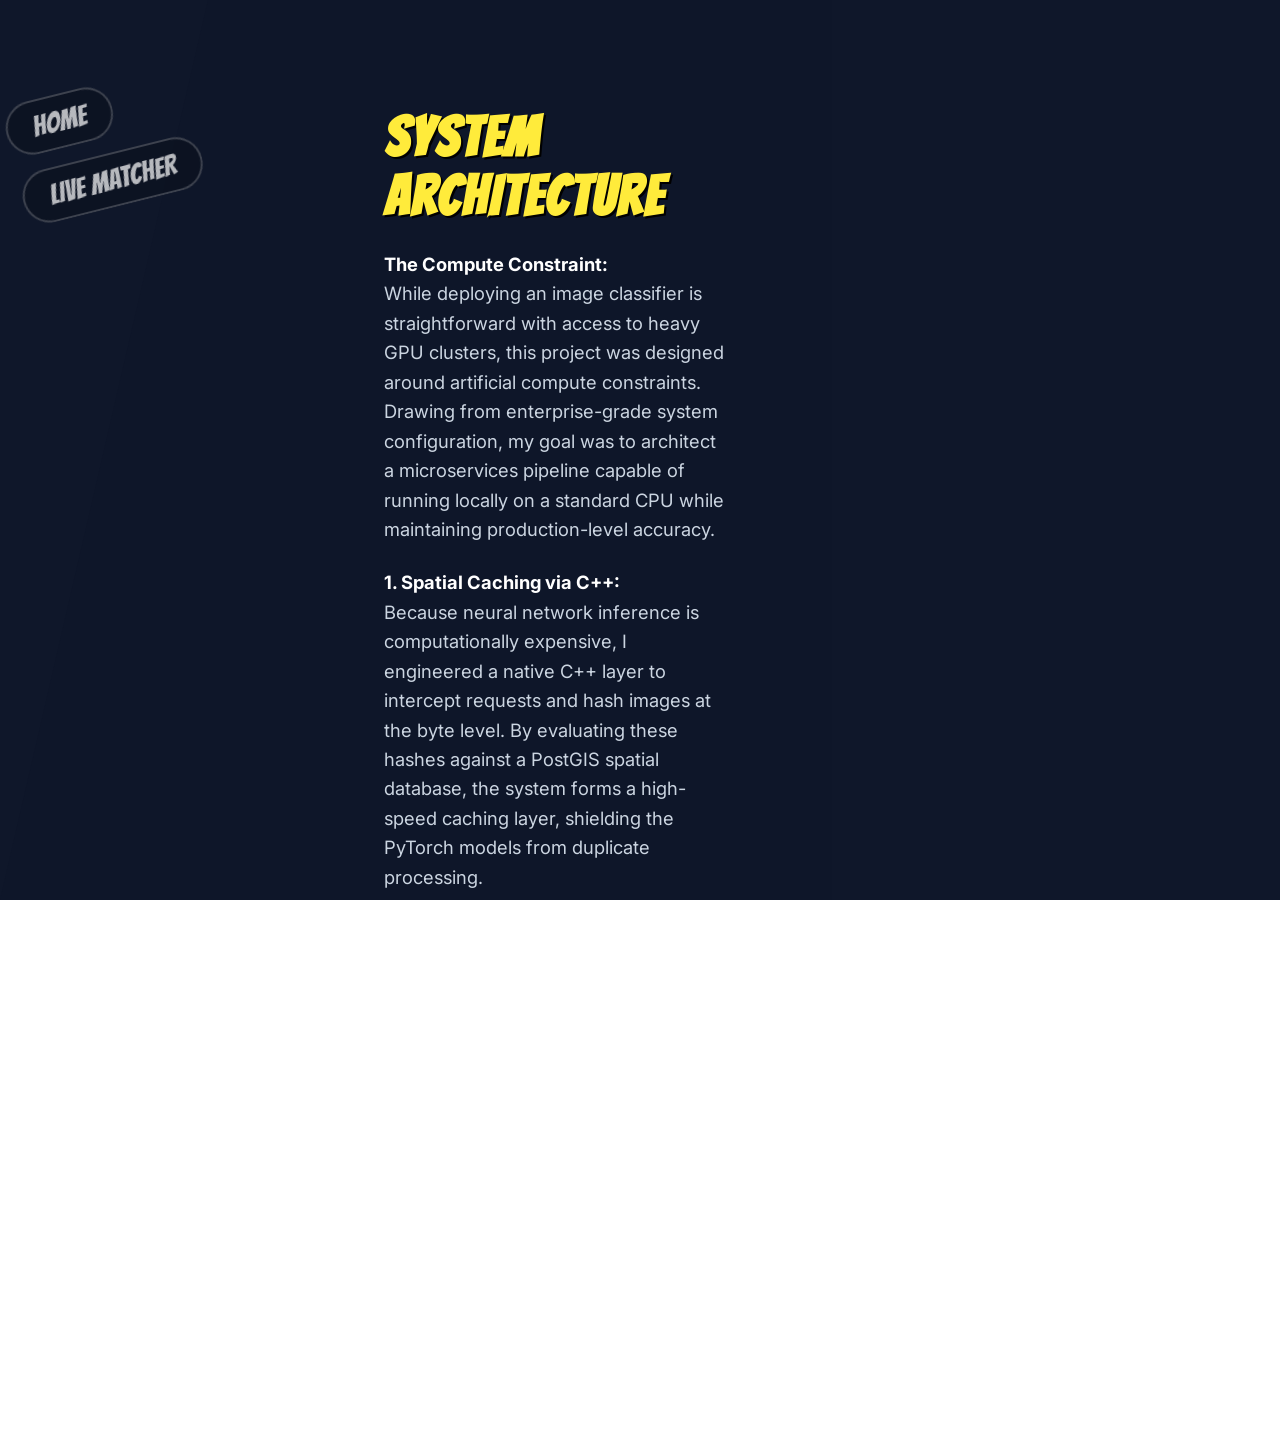
==== frontend/about.html @ ab25aa18 "More styles changes" ====
<!DOCTYPE html>
<html lang="en">
<head>
  <meta charset="UTF-8" />
  <meta name="viewport" content="width=device-width, initial-scale=1.0">
  <title>OpticHash | Architecture</title>
  <link rel="icon" href="data:image/svg+xml,<svg xmlns=%22http://www.w3.org/2000/svg%22 viewBox=%220 0 100 100%22><text y=%22.9em%22 font-size=%2245%22>📸🦹</text></svg>">
  <link rel="stylesheet" href="styles.css">
</head>
<body>
  <div class="subpage-bg"></div>

  <div class="shader-panel panel-right">
    <nav class="nav-angled nav-right">
      <a href="index.html">Home</a>
      <a href="recommender.html">Live Matcher</a>
    </nav>
    <div class="content-area">
      <h1>SYSTEM ARCHITECTURE</h1>
      
      <p class="architectural-detail">
        <strong>The Compute Constraint:</strong><br>
        While deploying an image classifier is straightforward with access to heavy GPU clusters, this project was designed around artificial compute constraints. Drawing from enterprise-grade system configuration, my goal was to architect a microservices pipeline capable of running locally on a standard CPU while maintaining production-level accuracy.
      </p>

      <p class="architectural-detail" style="margin-top: 1.5rem;">
        <strong>1. Spatial Caching via C++:</strong><br>
        Because neural network inference is computationally expensive, I engineered a native C++ layer to intercept requests and hash images at the byte level. By evaluating these hashes against a PostGIS spatial database, the system forms a high-speed caching layer, shielding the PyTorch models from duplicate processing.
      </p>

      <p class="architectural-detail" style="margin-top: 1.5rem;">
        <strong>2. Quantized Edge Compute (PyTorch):</strong><br>
        When a cache miss occurs, the payload is forwarded to a Python FastAPI endpoint running a PyTorch vision model. To maintain the optimization constraint, it utilizes a lightweight <i>MobileNetV3</i> backbone. By aggressively pruning weights and applying INT8 Dynamic Quantization (compressing 32-bit floating-point parameters down to 8-bit integers), the model achieves near-instant inference with significantly reduced memory utilization.
      </p>
    </div>

  </div>

</body>
</html>
---- frontend/styles.css ----
@import url('https://fonts.googleapis.com/css2?family=Bangers&family=Inter:wght@400;600;800&display=swap');

/* This single rule prevents the mobile width smush */
* {
    box-sizing: border-box; 
}

body, html {
    margin: 0;
    padding: 0;
    width: 100%;
    height: 100%;
    font-family: 'Inter', sans-serif;
    overflow-x: hidden;
    background-color: transparent; 
}

h1, h2, h3 {
    font-family: "Bangers", sans-serif;
    letter-spacing: 2px;
    margin: 0;
}

/* ====== HOMEPAGE ====== */
.homepage-bg {
    background-color: #0f172a; 
    background-image: url('/images/wallpaper_for_home.jpg'); 
    background-size: cover;
    background-position: center;
    filter: blur(5px);
    position: fixed; 
    top: 0;
    left: 0;
    width: 100%;
    height: 100%;
    z-index: -1;
}

.home-container {
    width: 100vw;
    height: 100vh;
    display: flex;
    flex-direction: column;
    align-items: center;
    justify-content: center;
    color: white;
    position: relative;
    z-index: 1;
}

.home-title {
    font-size: 6rem;
    text-shadow: 4px 4px 0px rgba(0,0,0,0.8), -2px -2px 0px rgba(0,0,0,0.8);
    margin-bottom: 2rem;
    color: #fff;
    text-align: center;
}

.home-buttons {
    display: flex;
    gap: 2rem;
}

.btn {
    font-family: "Bangers", sans-serif;
    font-size: 2.2rem;
    color: white;
    text-decoration: none;
    padding: 1rem 3rem;
    background-color: rgba(0,0,0,0.6);
    border: 3px solid white;
    border-radius: 8px;
    transition: all 0.3s ease;
    text-align: center;
}

.btn:hover {
    background-color: #ffeb3b;
    border-color: #ffeb3b;
    color: black;
    transform: translateY(-5px);
}

/* ====== SUBPAGE BACKGROUND ====== */
.subpage-bg {
    background-color: #0f172a; 
    background-image: url('/images/wallpaper_for_home.jpg'); 
    background-size: cover;
    background-position: center;
    background-attachment: fixed;
    position: fixed;
    top: 0;
    left: 0;
    width: 100%;
    height: 100%;
    z-index: -2;
}

/* ====== THE SLIDING SHADER PANELS (DESKTOP) ====== */
/* ====== THE SLIDING SHADER PANELS (DESKTOP) ====== */
.shader-panel {
    position: fixed;
    top: 0;
    height: 100vh;
    width: 65vw; 
    background-color: transparent;
    color: white;
    display: flex;
    flex-direction: column;
    justify-content: flex-start;
    overflow-y: auto;
    overflow-x: visible;
    z-index: 10;
    position: relative;
}

.content-area {
    margin-top: 12vh; 
    padding-bottom: 15vh; 
}

/* Increased inner padding to 38% so text never touches the internal buttons */
.panel-left {
    left: 0;
    animation: slideInLeft 0.5s cubic-bezier(0.16, 1, 0.3, 1) forwards;
    padding: 0 30% 0 8%;
    overflow: visible; /* let nav buttons escape the box */
}

/* clip-path on ::before so it clips the background but NOT the nav children */
.panel-left::before {
    content: '';
    position: absolute;
    inset: 0;
    background-color: rgba(15, 23, 42, 0.95);
    clip-path: polygon(0 0, 100% 0, 75% 100%, 0 100%);
    z-index: -1;
    box-shadow: 0 0 50px rgba(0,0,0,0.9);
}

.panel-right {
    right: 0;
    animation: slideInRight 0.5s cubic-bezier(0.16, 1, 0.3, 1) forwards;
    padding: 0 8% 0 30%;
    overflow: visible; /* let nav buttons escape the box */
}

.panel-right::before {
    content: '';
    position: absolute;
    inset: 0;
    background-color: rgba(15, 23, 42, 0.95);
    clip-path: polygon(25% 0, 100% 0, 100% 100%, 0 100%);
    z-index: -1;
    box-shadow: 0 0 50px rgba(0,0,0,0.9);
}

@keyframes slideInLeft {
    from { transform: translateX(-100%); }
    to { transform: translateX(0); }
}

@keyframes slideInRight {
    from { transform: translateX(100%); }
    to { transform: translateX(0); }
}

/* ====== ANGLED NAVIGATION (DESKTOP) ====== */
/* Nav is INSIDE the panel but clip-path is on ::before so nav isn't clipped.
   Position absolute within the panel, anchored to the slant edge. */
.nav-angled {
    position: absolute;
    display: flex;
    flex-direction: column;
    gap: 1rem;
    z-index: 20;
}

/* LEFT panel (recommender): slant is the right edge.
   Anchor top-right of nav group to the top of the slant (panel right edge = 100%).
   bottom of each button kisses the slant line. */
.nav-left {
    top: 12vh;
    right: 0;
    transform: rotate(-14deg);
    transform-origin: top right;
    align-items: flex-end;
}

/* RIGHT panel (about): slant is the left edge.
   Anchor top-left of nav group to the top of the slant (panel left = 25% from its own left). */
.nav-right {
    top: 12vh;
    left: 0;
    transform: rotate(-14deg);
    transform-origin: top left;
    align-items: flex-start;
}

/* Styled as pill buttons to perfectly match your sketch */
.nav-angled a {
    font-family: "Bangers", sans-serif;
    color: rgba(255, 255, 255, 0.7);
    font-size: 1.8rem; 
    text-decoration: none;
    transition: all 0.2s ease;
    text-transform: uppercase;
    border: 2px solid rgba(255, 255, 255, 0.2);
    border-radius: 30px;
    padding: 10px 25px;
    background: rgba(0,0,0,0.2);
    backdrop-filter: blur(4px);
}

.nav-angled a:hover {
    color: #ffeb3b;
    border-color: #ffeb3b;
    background: rgba(255, 235, 59, 0.1);
    transform: scale(1.05);
}

/* ====== INNER CONTENT STYLING ====== */
.content-area h1 {
    font-size: 3.5rem; 
    margin-bottom: 1.5rem;
    color: #ffeb3b;
    text-shadow: 2px 2px 0px #000;
}

.architectural-detail {
    font-size: 1.15rem;
    line-height: 1.6;
    color: #cbd5e1;
    max-width: 100%;
}

.architectural-detail strong {
    color: white;
}

.scanner-container {
    border: 2px dashed rgba(255, 255, 255, 0.3);
    background: rgba(0, 0, 0, 0.4);
    border-radius: 12px;
    padding: 1.5rem;
    margin-top: 1.5rem;
    max-width: 450px;
}

.upload-btn {
    display: inline-block;
    background: #ffeb3b;
    color: black;
    font-family: "Bangers", sans-serif;
    font-size: 1.5rem;
    padding: 8px 16px;
    border-radius: 5px;
    cursor: pointer;
    transition: background 0.2s;
}

.upload-btn:hover {
    background: white;
}

/* ====== MOBILE OVERRIDE ====== */
@media (max-width: 768px) {
    .home-title {
        font-size: 4rem; 
    }
    
    .shader-panel {
        width: 100vw; 
        clip-path: none; 
        padding: 100px 20px 40px 20px; /* Safe padding for nav */
    }
    
    .nav-angled {
        position: absolute; /* Anchors to top of panel, scrolls away gracefully */
        top: 25px;
        left: 50%;
        transform: translateX(-50%) !important; 
        flex-direction: row; 
        flex-wrap: wrap; 
        width: 90%;
        justify-content: center;
        gap: 1rem;
    }

    .nav-angled a {
        font-size: 1.1rem;
        background: rgba(255, 235, 59, 0.15);
        border: 1px solid #ffeb3b;
        border-radius: 20px;
        padding: 8px 16px;
        color: #ffeb3b;
    }
    
    .content-area {
        padding: 0; 
        margin: 0; 
    }
    
    .content-area h1 {
        font-size: 2.5rem;
    }
    
    .architectural-detail {
        text-align: left; 
        font-size: 1rem; 
    }
    
    .home-buttons {
        flex-direction: column;
        width: 90%;
    }
    
    .btn {
        width: 100%;
        text-align: center;
        box-sizing: border-box;
    }
}
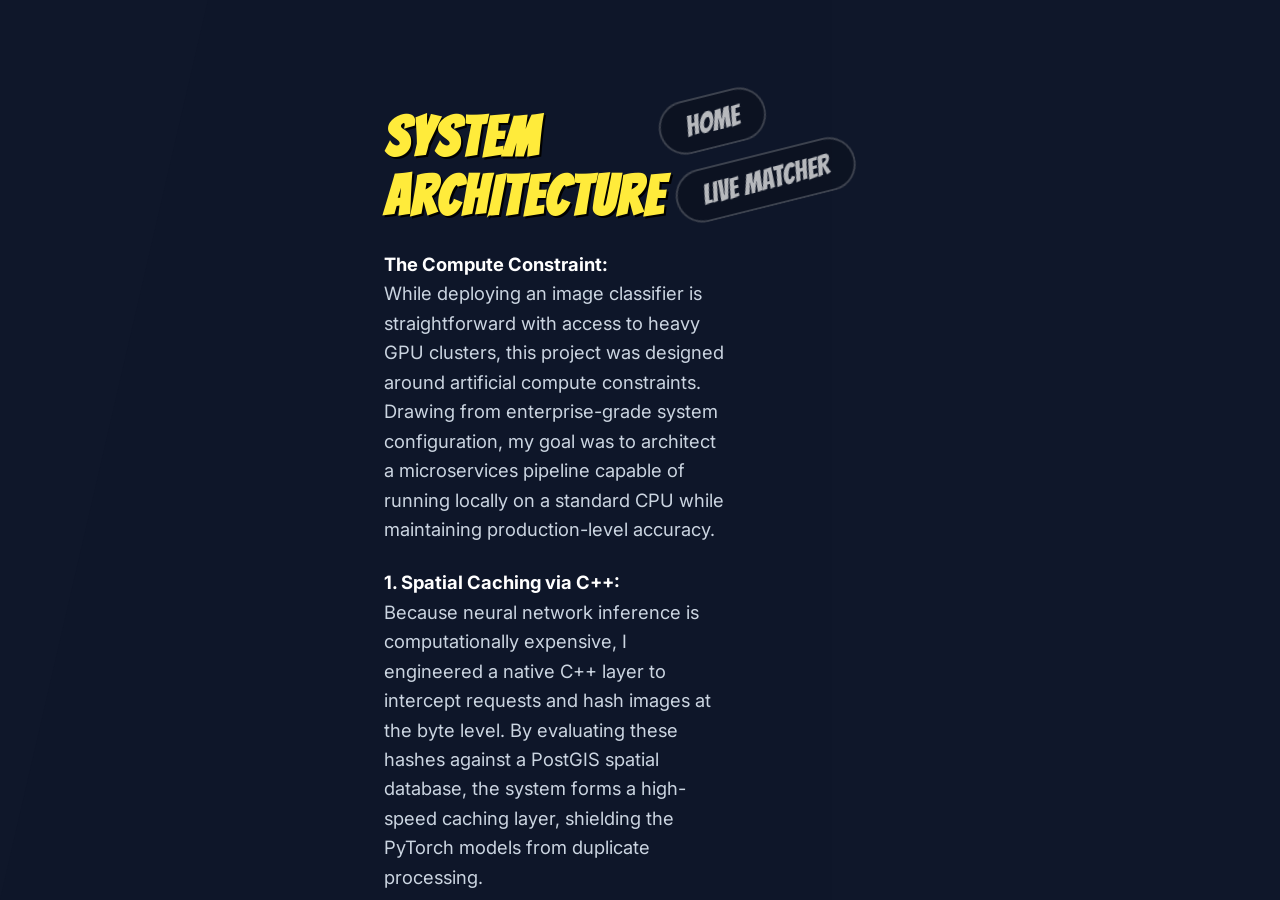
==== commit 855fbf53: "Updated styles" ====
--- a/frontend/about.html
+++ b/frontend/about.html
@@ -10,11 +10,12 @@
 <body>
   <div class="subpage-bg"></div>
 
+  <nav class="nav-angled nav-right">
+    <a href="index.html">Home</a>
+    <a href="recommender.html">Live Matcher</a>
+  </nav>
+
   <div class="shader-panel panel-right">
-    <nav class="nav-angled nav-right">
-      <a href="index.html">Home</a>
-      <a href="recommender.html">Live Matcher</a>
-    </nav>
     <div class="content-area">
       <h1>SYSTEM ARCHITECTURE</h1>
       
--- a/frontend/styles.css
+++ b/frontend/styles.css
@@ -103,7 +103,6 @@
     top: 0;
     height: 100vh;
     width: 65vw; 
-    background-color: transparent;
     color: white;
     display: flex;
     flex-direction: column;
@@ -122,37 +121,18 @@
 /* Increased inner padding to 38% so text never touches the internal buttons */
 .panel-left {
     left: 0;
+    clip-path: polygon(0 0, 100% 0, 75% 100%, 0 100%);
     animation: slideInLeft 0.5s cubic-bezier(0.16, 1, 0.3, 1) forwards;
     padding: 0 30% 0 8%;
-    overflow: visible; /* let nav buttons escape the box */
-}
-
-/* clip-path on ::before so it clips the background but NOT the nav children */
-.panel-left::before {
-    content: '';
-    position: absolute;
-    inset: 0;
     background-color: rgba(15, 23, 42, 0.95);
-    clip-path: polygon(0 0, 100% 0, 75% 100%, 0 100%);
-    z-index: -1;
-    box-shadow: 0 0 50px rgba(0,0,0,0.9);
 }
 
 .panel-right {
     right: 0;
+    clip-path: polygon(25% 0, 100% 0, 100% 100%, 0 100%);
     animation: slideInRight 0.5s cubic-bezier(0.16, 1, 0.3, 1) forwards;
     padding: 0 8% 0 30%;
-    overflow: visible; /* let nav buttons escape the box */
-}
-
-.panel-right::before {
-    content: '';
-    position: absolute;
-    inset: 0;
     background-color: rgba(15, 23, 42, 0.95);
-    clip-path: polygon(25% 0, 100% 0, 100% 100%, 0 100%);
-    z-index: -1;
-    box-shadow: 0 0 50px rgba(0,0,0,0.9);
 }
 
 @keyframes slideInLeft {
@@ -166,32 +146,36 @@
 }
 
 /* ====== ANGLED NAVIGATION (DESKTOP) ====== */
-/* Nav is INSIDE the panel but clip-path is on ::before so nav isn't clipped.
-   Position absolute within the panel, anchored to the slant edge. */
+/* Nav is fixed-position, mathematically placed on the slant edge.
+   clip-path on the panel would clip absolute children, so we use fixed. */
 .nav-angled {
-    position: absolute;
+    position: fixed;
     display: flex;
     flex-direction: column;
     gap: 1rem;
     z-index: 20;
-}
-
-/* LEFT panel (recommender): slant is the right edge.
-   Anchor top-right of nav group to the top of the slant (panel right edge = 100%).
-   bottom of each button kisses the slant line. */
+    pointer-events: none;
+}
+
+.nav-angled a {
+    pointer-events: all;
+}
+
+/* LEFT panel: 65vw wide. At top, slant right edge = 65vw from left = 35vw from right.
+   Anchor top-right of button group to that point. */
 .nav-left {
     top: 12vh;
-    right: 0;
+    right: 35vw;
     transform: rotate(-14deg);
     transform-origin: top right;
     align-items: flex-end;
 }
 
-/* RIGHT panel (about): slant is the left edge.
-   Anchor top-left of nav group to the top of the slant (panel left = 25% from its own left). */
+/* RIGHT panel: clip polygon(25% 0,...) so slant top = 35 + 0.25*65 = 51.25vw from left.
+   Anchor top-left of button group there. */
 .nav-right {
     top: 12vh;
-    left: 0;
+    left: 51vw;
     transform: rotate(-14deg);
     transform-origin: top left;
     align-items: flex-start;
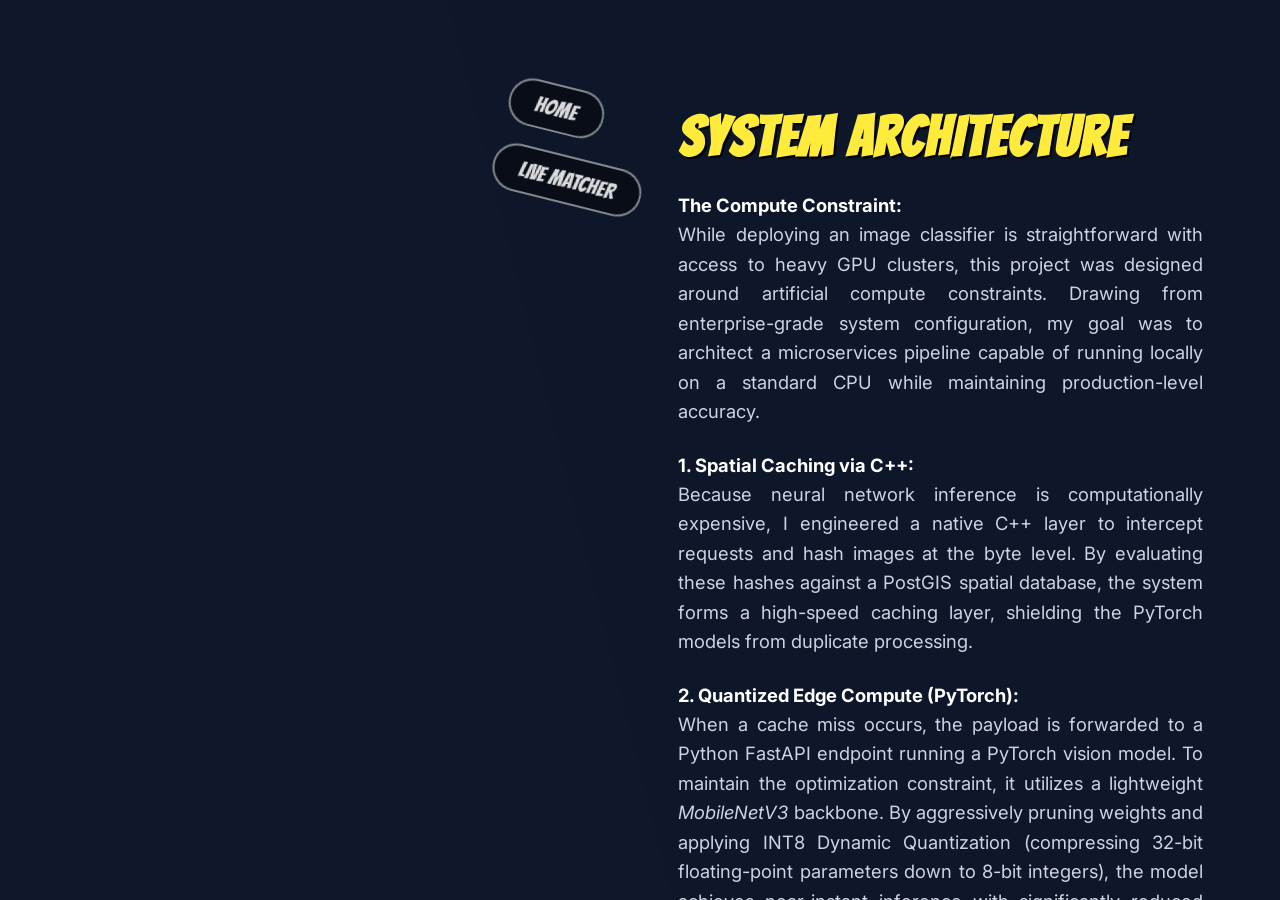
==== commit 28b7f91f: "Renamed project, rebuilt environment, and added metadata_redirect service" ====
--- a/frontend/about.html
+++ b/frontend/about.html
@@ -4,7 +4,7 @@
   <meta charset="UTF-8" />
   <meta name="viewport" content="width=device-width, initial-scale=1.0">
   <title>OpticHash | Architecture</title>
-  <link rel="icon" href="data:image/svg+xml,<svg xmlns=%22http://www.w3.org/2000/svg%22 viewBox=%220 0 100 100%22><text y=%22.9em%22 font-size=%2245%22>📸🦹</text></svg>">
+  <link rel="icon" href="data:image/svg+xml,<svg xmlns=%22http://www.w3.org/2000/svg%22 viewBox=%220 0 100 100%22><text y=%22.9em%22 font-size=%2245%22>🦹</text></svg>">
   <link rel="stylesheet" href="styles.css">
 </head>
 <body>
--- a/frontend/styles.css
+++ b/frontend/styles.css
@@ -1,6 +1,5 @@
 @import url('https://fonts.googleapis.com/css2?family=Bangers&family=Inter:wght@400;600;800&display=swap');
 
-/* This single rule prevents the mobile width smush */
 * {
     box-sizing: border-box; 
 }
@@ -96,21 +95,19 @@
     z-index: -2;
 }
 
-/* ====== THE SLIDING SHADER PANELS (DESKTOP) ====== */
-/* ====== THE SLIDING SHADER PANELS (DESKTOP) ====== */
+/* ====== THE SLIDING SHADER PANELS ====== */
 .shader-panel {
     position: fixed;
     top: 0;
     height: 100vh;
-    width: 65vw; 
+    width: 65vw;
     color: white;
     display: flex;
     flex-direction: column;
     justify-content: flex-start;
     overflow-y: auto;
-    overflow-x: visible;
     z-index: 10;
-    position: relative;
+    box-shadow: 0 0 50px rgba(0,0,0,0.9);
 }
 
 .content-area {
@@ -118,20 +115,19 @@
     padding-bottom: 15vh; 
 }
 
-/* Increased inner padding to 38% so text never touches the internal buttons */
 .panel-left {
     left: 0;
-    clip-path: polygon(0 0, 100% 0, 75% 100%, 0 100%);
+    clip-path: polygon(0 0, 100% 0, calc(100% - 25vh) 100%, 0 100%);
     animation: slideInLeft 0.5s cubic-bezier(0.16, 1, 0.3, 1) forwards;
-    padding: 0 30% 0 8%;
+    padding: 0 18vw 0 6vw; 
     background-color: rgba(15, 23, 42, 0.95);
 }
 
 .panel-right {
     right: 0;
-    clip-path: polygon(25% 0, 100% 0, 100% 100%, 0 100%);
+    clip-path: polygon(0 0, 100% 0, 100% 100%, 25vh 100%);
     animation: slideInRight 0.5s cubic-bezier(0.16, 1, 0.3, 1) forwards;
-    padding: 0 8% 0 30%;
+    padding: 0 6vw 0 18vw; 
     background-color: rgba(15, 23, 42, 0.95);
 }
 
@@ -146,61 +142,50 @@
 }
 
 /* ====== ANGLED NAVIGATION (DESKTOP) ====== */
-/* Nav is fixed-position, mathematically placed on the slant edge.
-   clip-path on the panel would clip absolute children, so we use fixed. */
 .nav-angled {
     position: fixed;
+    top: 10vh; 
     display: flex;
     flex-direction: column;
-    gap: 1rem;
+    gap: 1.2rem;
     z-index: 20;
-    pointer-events: none;
 }
 
 .nav-angled a {
     pointer-events: all;
-}
-
-/* LEFT panel: 65vw wide. At top, slant right edge = 65vw from left = 35vw from right.
-   Anchor top-right of button group to that point. */
-.nav-left {
-    top: 12vh;
-    right: 35vw;
-    transform: rotate(-14deg);
-    transform-origin: top right;
-    align-items: flex-end;
-}
-
-/* RIGHT panel: clip polygon(25% 0,...) so slant top = 35 + 0.25*65 = 51.25vw from left.
-   Anchor top-left of button group there. */
-.nav-right {
-    top: 12vh;
-    left: 51vw;
-    transform: rotate(-14deg);
-    transform-origin: top left;
-    align-items: flex-start;
-}
-
-/* Styled as pill buttons to perfectly match your sketch */
-.nav-angled a {
     font-family: "Bangers", sans-serif;
-    color: rgba(255, 255, 255, 0.7);
-    font-size: 1.8rem; 
+    color: rgba(255, 255, 255, 0.85);
+    font-size: 1.4rem; 
     text-decoration: none;
     transition: all 0.2s ease;
     text-transform: uppercase;
-    border: 2px solid rgba(255, 255, 255, 0.2);
+    border: 2px solid rgba(255, 255, 255, 0.5);
     border-radius: 30px;
     padding: 10px 25px;
-    background: rgba(0,0,0,0.2);
+    background: rgba(0, 0, 0, 0.45);
     backdrop-filter: blur(4px);
+    white-space: nowrap;
 }
 
 .nav-angled a:hover {
     color: #ffeb3b;
     border-color: #ffeb3b;
-    background: rgba(255, 235, 59, 0.1);
+    background: rgba(255, 235, 59, 0.15);
     transform: scale(1.05);
+}
+
+.nav-left {
+    left: auto !important; 
+    right: 39vw; 
+    transform: rotate(-14deg); 
+    align-items: flex-end; 
+}
+
+.nav-right {
+    right: auto !important; 
+    left: 39vw; 
+    transform: rotate(14deg); 
+    align-items: flex-start; 
 }
 
 /* ====== INNER CONTENT STYLING ====== */
@@ -216,6 +201,7 @@
     line-height: 1.6;
     color: #cbd5e1;
     max-width: 100%;
+    text-align: justify; 
 }
 
 .architectural-detail strong {
@@ -226,82 +212,95 @@
     border: 2px dashed rgba(255, 255, 255, 0.3);
     background: rgba(0, 0, 0, 0.4);
     border-radius: 12px;
-    padding: 1.5rem;
+    padding: 2rem;
     margin-top: 1.5rem;
     max-width: 450px;
+    
+    /* 1. The Flexbox Centering Magic */
+    display: flex;
+    flex-direction: column;
+    align-items: center;
+    justify-content: center;
+    
+    /* 2. Give the box some physical height so it isn't flat */
+    min-height: 250px; 
+    gap: 2rem; /* Adds space between the buttons and the preview text */
+}
+
+.scanner-buttons {
+    display: flex;
+    gap: 1.5rem; /* Space between the two buttons */
+    flex-wrap: wrap; /* Prevents them from squishing on tiny screens */
+    justify-content: center;
 }
 
 .upload-btn {
-    display: inline-block;
+    display: inline-flex;
+    align-items: center;
+    justify-content: center;
     background: #ffeb3b;
     color: black;
     font-family: "Bangers", sans-serif;
-    font-size: 1.5rem;
-    padding: 8px 16px;
+    font-size: 1.4rem;
+    padding: 10px 20px;
     border-radius: 5px;
     cursor: pointer;
-    transition: background 0.2s;
+    transition: all 0.2s;
+}
+
+/* Hides the camera button on desktop/laptops */
+.mobile-camera-only {
+    display: none !important; 
 }
 
 .upload-btn:hover {
     background: white;
+    transform: scale(1.05); /* Slight pop effect on hover */
+}
+
+.preview-text {
+    color: rgba(255, 255, 255, 0.5);
+    font-size: 1rem;
+    margin: 0;
+}
+
+.upload-btn:hover {
+    background: white;
 }
 
 /* ====== MOBILE OVERRIDE ====== */
-@media (max-width: 768px) {
-    .home-title {
-        font-size: 4rem; 
-    }
-    
-    .shader-panel {
+@media (max-width: 500px) {
+    .home-title { font-size: 4rem; }
+    
+    .shader-panel { 
         width: 100vw; 
         clip-path: none; 
-        padding: 100px 20px 40px 20px; /* Safe padding for nav */
+        padding: 100px 20px 40px 20px; 
     }
     
-    .nav-angled {
-        position: absolute; /* Anchors to top of panel, scrolls away gracefully */
-        top: 25px;
-        left: 50%;
-        transform: translateX(-50%) !important; 
+    .nav-angled { 
+        /* Drops the buttons perfectly into the 100px padding gap at the top */
+        top: 30px !important; 
         flex-direction: row; 
-        flex-wrap: wrap; 
-        width: 90%;
-        justify-content: center;
-        gap: 1rem;
+        justify-content: center; 
+        width: 100%; 
+        left: 0 !important; 
+        right: 0 !important; 
+        transform: none !important; 
+        z-index: 100 !important; /* Bulletproofs the layering over the shader panel */
     }
-
-    .nav-angled a {
-        font-size: 1.1rem;
-        background: rgba(255, 235, 59, 0.15);
-        border: 1px solid #ffeb3b;
-        border-radius: 20px;
-        padding: 8px 16px;
-        color: #ffeb3b;
+    
+    .nav-left, .nav-right { 
+        /* Only kills the desktop rotation, keeps the fixed position intact */
+        transform: none !important; 
     }
     
-    .content-area {
-        padding: 0; 
-        margin: 0; 
-    }
-    
-    .content-area h1 {
-        font-size: 2.5rem;
-    }
-    
-    .architectural-detail {
-        text-align: left; 
-        font-size: 1rem; 
-    }
-    
-    .home-buttons {
-        flex-direction: column;
-        width: 90%;
-    }
-    
-    .btn {
-        width: 100%;
-        text-align: center;
-        box-sizing: border-box;
-    }
+    .content-area { padding: 0; margin: 0; }
+    .content-area h1 { font-size: 2.5rem; }
+    .architectural-detail { text-align: left; font-size: 1rem; }
+    .home-buttons { flex-direction: column; width: 90%; }
+    .btn { width: 100%; text-align: center; box-sizing: border-box; }
+    
+    /* Un-hides the camera button on mobile */
+    .mobile-camera-only { display: inline-flex !important; }
 }
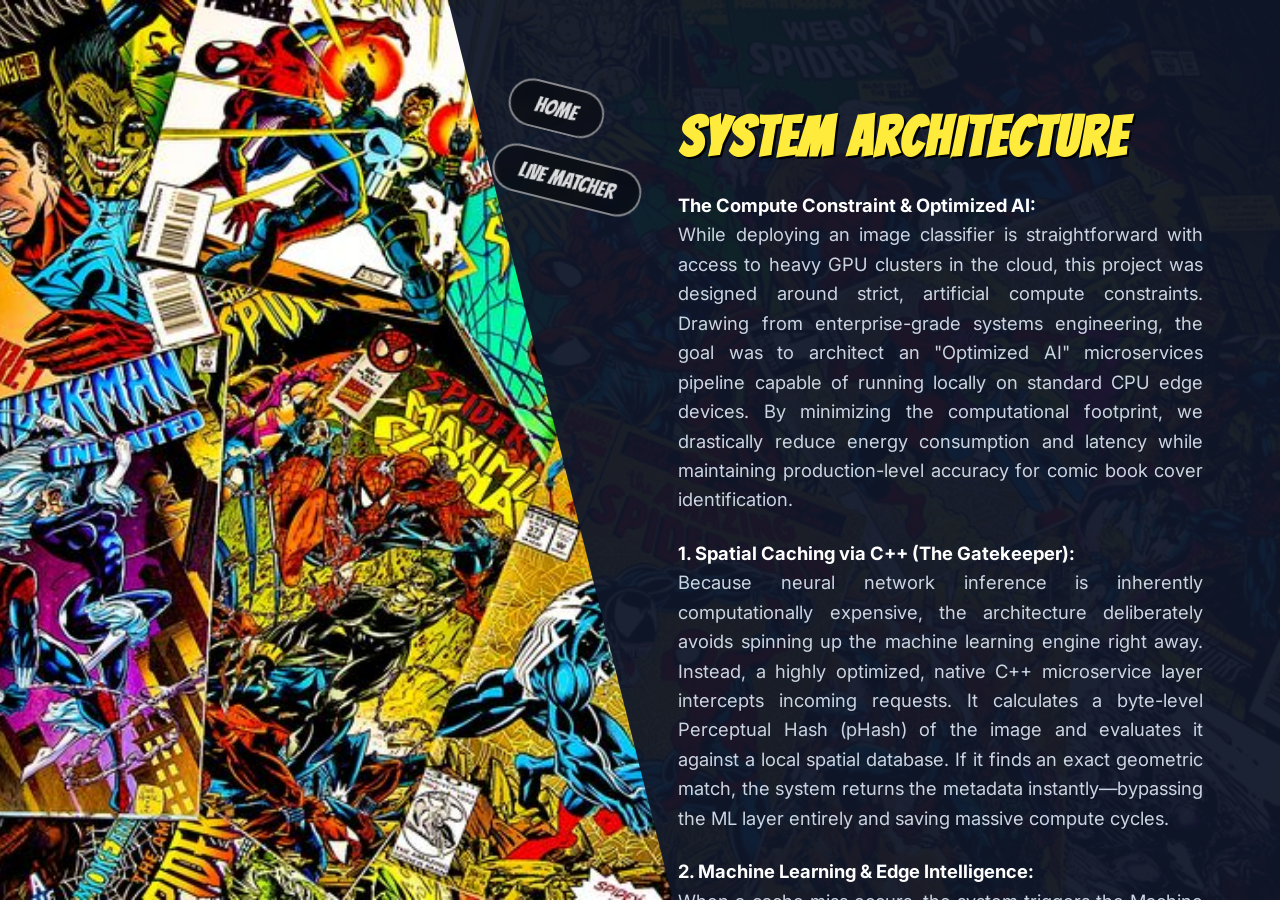
==== commit 2fa79e6a: "Tweaks to about.html" ====
--- a/frontend/about.html
+++ b/frontend/about.html
@@ -5,7 +5,7 @@
   <meta name="viewport" content="width=device-width, initial-scale=1.0">
   <title>OpticHash | Architecture</title>
   <link rel="icon" href="data:image/svg+xml,<svg xmlns=%22http://www.w3.org/2000/svg%22 viewBox=%220 0 100 100%22><text y=%22.9em%22 font-size=%2245%22>🦹</text></svg>">
-  <link rel="stylesheet" href="styles.css">
+  <link rel="stylesheet" href="assets/css/styles.css">
 </head>
 <body>
   <div class="subpage-bg"></div>
@@ -20,21 +20,20 @@
       <h1>SYSTEM ARCHITECTURE</h1>
       
       <p class="architectural-detail">
-        <strong>The Compute Constraint:</strong><br>
-        While deploying an image classifier is straightforward with access to heavy GPU clusters, this project was designed around artificial compute constraints. Drawing from enterprise-grade system configuration, my goal was to architect a microservices pipeline capable of running locally on a standard CPU while maintaining production-level accuracy.
+        <strong>The Compute Constraint & Optimized AI:</strong><br>
+        While deploying an image classifier is straightforward with access to heavy GPU clusters in the cloud, this project was designed around strict, artificial compute constraints. Drawing from enterprise-grade systems engineering, the goal was to architect an "Optimized AI" microservices pipeline capable of running locally on standard CPU edge devices. By minimizing the computational footprint, we drastically reduce energy consumption and latency while maintaining production-level accuracy for comic book cover identification.
       </p>
 
       <p class="architectural-detail" style="margin-top: 1.5rem;">
-        <strong>1. Spatial Caching via C++:</strong><br>
-        Because neural network inference is computationally expensive, I engineered a native C++ layer to intercept requests and hash images at the byte level. By evaluating these hashes against a PostGIS spatial database, the system forms a high-speed caching layer, shielding the PyTorch models from duplicate processing.
+        <strong>1. Spatial Caching via C++ (The Gatekeeper):</strong><br>
+        Because neural network inference is inherently computationally expensive, the architecture deliberately avoids spinning up the machine learning engine right away. Instead, a highly optimized, native C++ microservice layer intercepts incoming requests. It calculates a byte-level Perceptual Hash (pHash) of the image and evaluates it against a local spatial database. If it finds an exact geometric match, the system returns the metadata instantly—bypassing the ML layer entirely and saving massive compute cycles.
       </p>
 
       <p class="architectural-detail" style="margin-top: 1.5rem;">
-        <strong>2. Quantized Edge Compute (PyTorch):</strong><br>
-        When a cache miss occurs, the payload is forwarded to a Python FastAPI endpoint running a PyTorch vision model. To maintain the optimization constraint, it utilizes a lightweight <i>MobileNetV3</i> backbone. By aggressively pruning weights and applying INT8 Dynamic Quantization (compressing 32-bit floating-point parameters down to 8-bit integers), the model achieves near-instant inference with significantly reduced memory utilization.
+        <strong>2. Machine Learning & Edge Intelligence:</strong><br>
+        When a cache miss occurs, the system triggers the Machine Learning pipeline. The payload is forwarded to a Python FastAPI endpoint running a PyTorch vision model. To strictly maintain optimization, the system utilizes a lightweight <i>MobileNetV3</i> backbone. By aggressively pruning weights and applying INT8 Dynamic Quantization (compressing 32-bit floating-point parameters down to highly efficient 8-bit integers), the model achieves near-instant inference with significantly reduced memory utilization and power draw.
       </p>
     </div>
-
   </div>
 
 </body>
--- a/frontend/assets/css/styles.css
+++ b/frontend/assets/css/styles.css
@@ -0,0 +1,306 @@
+@import url('https://fonts.googleapis.com/css2?family=Bangers&family=Inter:wght@400;600;800&display=swap');
+
+* {
+    box-sizing: border-box; 
+}
+
+body, html {
+    margin: 0;
+    padding: 0;
+    width: 100%;
+    height: 100%;
+    font-family: 'Inter', sans-serif;
+    overflow-x: hidden;
+    background-color: transparent; 
+}
+
+h1, h2, h3 {
+    font-family: "Bangers", sans-serif;
+    letter-spacing: 2px;
+    margin: 0;
+}
+
+/* ====== HOMEPAGE ====== */
+.homepage-bg {
+    background-color: #0f172a; 
+    background-image: url('../images/wallpaper_for_home.jpg'); 
+    background-size: cover;
+    background-position: center;
+    filter: blur(5px);
+    position: fixed; 
+    top: 0;
+    left: 0;
+    width: 100%;
+    height: 100%;
+    z-index: -1;
+}
+
+.home-container {
+    width: 100vw;
+    height: 100vh;
+    display: flex;
+    flex-direction: column;
+    align-items: center;
+    justify-content: center;
+    color: white;
+    position: relative;
+    z-index: 1;
+}
+
+.home-title {
+    font-size: 6rem;
+    text-shadow: 4px 4px 0px rgba(0,0,0,0.8), -2px -2px 0px rgba(0,0,0,0.8);
+    margin-bottom: 2rem;
+    color: #fff;
+    text-align: center;
+}
+
+.home-buttons {
+    display: flex;
+    gap: 2rem;
+}
+
+.btn {
+    font-family: "Bangers", sans-serif;
+    font-size: 2.2rem;
+    color: white;
+    text-decoration: none;
+    padding: 1rem 3rem;
+    background-color: rgba(0,0,0,0.6);
+    border: 3px solid white;
+    border-radius: 8px;
+    transition: all 0.3s ease;
+    text-align: center;
+}
+
+.btn:hover {
+    background-color: #ffeb3b;
+    border-color: #ffeb3b;
+    color: black;
+    transform: translateY(-5px);
+}
+
+/* ====== SUBPAGE BACKGROUND ====== */
+.subpage-bg {
+    background-color: #0f172a; 
+    background-image: url('../images/wallpaper_for_home.jpg'); 
+    background-size: cover;
+    background-position: center;
+    background-attachment: fixed;
+    position: fixed;
+    top: 0;
+    left: 0;
+    width: 100%;
+    height: 100%;
+    z-index: -2;
+}
+
+/* ====== THE SLIDING SHADER PANELS ====== */
+.shader-panel {
+    position: fixed;
+    top: 0;
+    height: 100vh;
+    width: 65vw;
+    color: white;
+    display: flex;
+    flex-direction: column;
+    justify-content: flex-start;
+    overflow-y: auto;
+    z-index: 10;
+    box-shadow: 0 0 50px rgba(0,0,0,0.9);
+}
+
+.content-area {
+    margin-top: 12vh; 
+    padding-bottom: 15vh; 
+}
+
+.panel-left {
+    left: 0;
+    clip-path: polygon(0 0, 100% 0, calc(100% - 25vh) 100%, 0 100%);
+    animation: slideInLeft 0.5s cubic-bezier(0.16, 1, 0.3, 1) forwards;
+    padding: 0 18vw 0 6vw; 
+    background-color: rgba(15, 23, 42, 0.95);
+}
+
+.panel-right {
+    right: 0;
+    clip-path: polygon(0 0, 100% 0, 100% 100%, 25vh 100%);
+    animation: slideInRight 0.5s cubic-bezier(0.16, 1, 0.3, 1) forwards;
+    padding: 0 6vw 0 18vw; 
+    background-color: rgba(15, 23, 42, 0.95);
+}
+
+@keyframes slideInLeft {
+    from { transform: translateX(-100%); }
+    to { transform: translateX(0); }
+}
+
+@keyframes slideInRight {
+    from { transform: translateX(100%); }
+    to { transform: translateX(0); }
+}
+
+/* ====== ANGLED NAVIGATION (DESKTOP) ====== */
+.nav-angled {
+    position: fixed;
+    top: 10vh; 
+    display: flex;
+    flex-direction: column;
+    gap: 1.2rem;
+    z-index: 20;
+}
+
+.nav-angled a {
+    pointer-events: all;
+    font-family: "Bangers", sans-serif;
+    color: rgba(255, 255, 255, 0.85);
+    font-size: 1.4rem; 
+    text-decoration: none;
+    transition: all 0.2s ease;
+    text-transform: uppercase;
+    border: 2px solid rgba(255, 255, 255, 0.5);
+    border-radius: 30px;
+    padding: 10px 25px;
+    background: rgba(0, 0, 0, 0.45);
+    backdrop-filter: blur(4px);
+    white-space: nowrap;
+}
+
+.nav-angled a:hover {
+    color: #ffeb3b;
+    border-color: #ffeb3b;
+    background: rgba(255, 235, 59, 0.15);
+    transform: scale(1.05);
+}
+
+.nav-left {
+    left: auto !important; 
+    right: 39vw; 
+    transform: rotate(-14deg); 
+    align-items: flex-end; 
+}
+
+.nav-right {
+    right: auto !important; 
+    left: 39vw; 
+    transform: rotate(14deg); 
+    align-items: flex-start; 
+}
+
+/* ====== INNER CONTENT STYLING ====== */
+.content-area h1 {
+    font-size: 3.5rem; 
+    margin-bottom: 1.5rem;
+    color: #ffeb3b;
+    text-shadow: 2px 2px 0px #000;
+}
+
+.architectural-detail {
+    font-size: 1.15rem;
+    line-height: 1.6;
+    color: #cbd5e1;
+    max-width: 100%;
+    text-align: justify; 
+}
+
+.architectural-detail strong {
+    color: white;
+}
+
+.scanner-container {
+    border: 2px dashed rgba(255, 255, 255, 0.3);
+    background: rgba(0, 0, 0, 0.4);
+    border-radius: 12px;
+    padding: 2rem;
+    margin-top: 1.5rem;
+    max-width: 450px;
+    
+    /* 1. The Flexbox Centering Magic */
+    display: flex;
+    flex-direction: column;
+    align-items: center;
+    justify-content: center;
+    
+    /* 2. Give the box some physical height so it isn't flat */
+    min-height: 250px; 
+    gap: 2rem; /* Adds space between the buttons and the preview text */
+}
+
+.scanner-buttons {
+    display: flex;
+    gap: 1.5rem; /* Space between the two buttons */
+    flex-wrap: wrap; /* Prevents them from squishing on tiny screens */
+    justify-content: center;
+}
+
+.upload-btn {
+    display: inline-flex;
+    align-items: center;
+    justify-content: center;
+    background: #ffeb3b;
+    color: black;
+    font-family: "Bangers", sans-serif;
+    font-size: 1.4rem;
+    padding: 10px 20px;
+    border-radius: 5px;
+    cursor: pointer;
+    transition: all 0.2s;
+}
+
+/* Hides the camera button on desktop/laptops */
+.mobile-camera-only {
+    display: none !important; 
+}
+
+.upload-btn:hover {
+    background: white;
+    transform: scale(1.05); /* Slight pop effect on hover */
+}
+
+.preview-text {
+    color: rgba(255, 255, 255, 0.5);
+    font-size: 1rem;
+    margin: 0;
+}
+
+.upload-btn:hover {
+    background: white;
+}
+
+/* ====== MOBILE OVERRIDE ====== */
+@media (max-width: 500px) {
+    .home-title { font-size: 4rem; }
+    
+    .shader-panel { 
+        width: 100vw; 
+        clip-path: none; 
+        padding: 100px 20px 40px 20px; 
+    }
+    
+    .nav-angled { 
+        /* Drops the buttons perfectly into the 100px padding gap at the top */
+        top: 30px !important; 
+        flex-direction: row; 
+        justify-content: center; 
+        width: 100%; 
+        left: 0 !important; 
+        right: 0 !important; 
+        transform: none !important; 
+        z-index: 100 !important; /* Bulletproofs the layering over the shader panel */
+    }
+    
+    .nav-left, .nav-right { 
+        /* Only kills the desktop rotation, keeps the fixed position intact */
+        transform: none !important; 
+    }
+    
+    .content-area { padding: 0; margin: 0; }
+    .content-area h1 { font-size: 2.5rem; }
+    .architectural-detail { text-align: left; font-size: 1rem; }
+    .home-buttons { flex-direction: column; width: 90%; }
+    .btn { width: 100%; text-align: center; box-sizing: border-box; }
+    
+    /* Un-hides the camera button on mobile */
+    .mobile-camera-only { display: inline-flex !important; }
+}
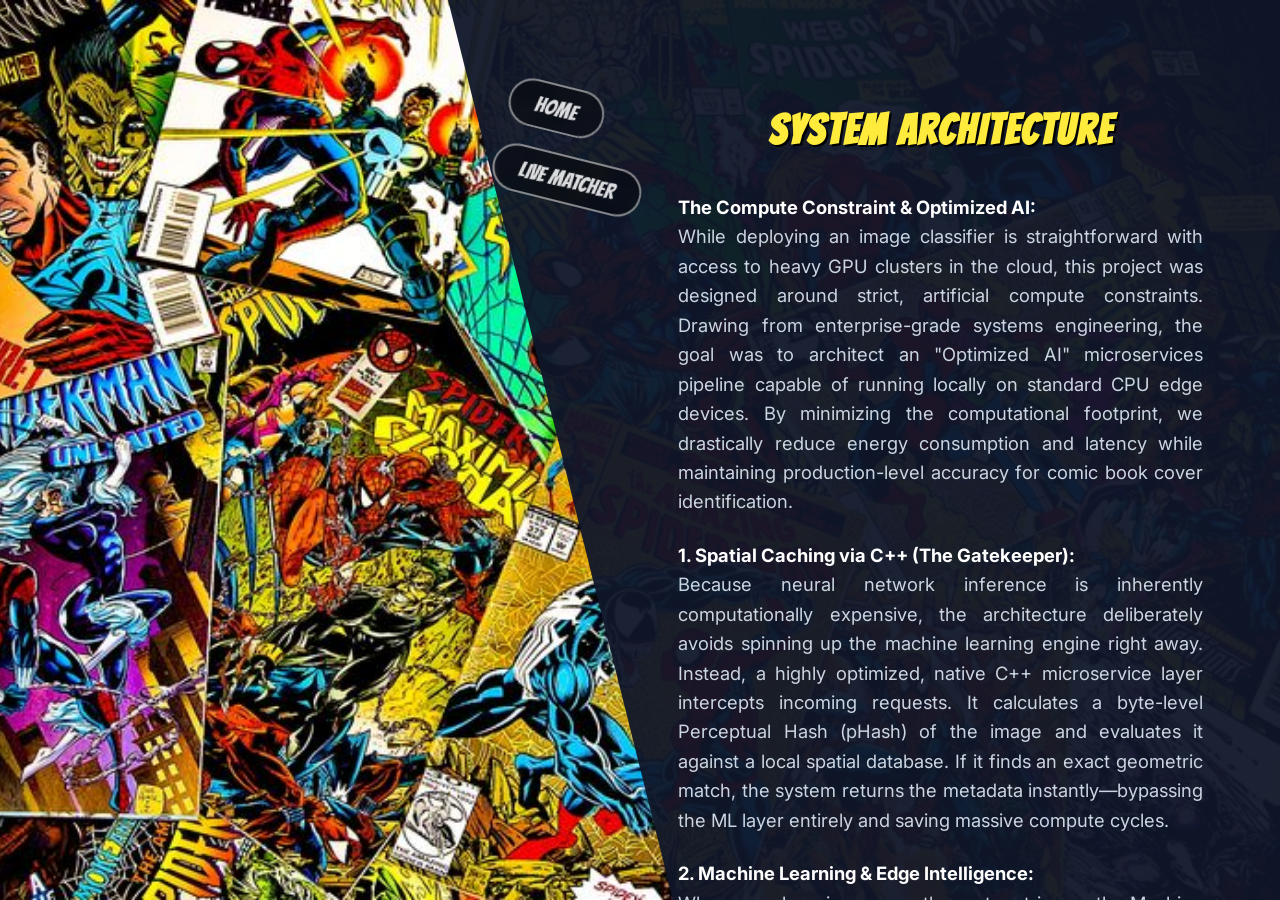
==== commit 9f7f4e4b: "Tweaks to abut" ====
--- a/frontend/about.html
+++ b/frontend/about.html
@@ -17,7 +17,7 @@
 
   <div class="shader-panel panel-right">
     <div class="content-area">
-      <h1>SYSTEM ARCHITECTURE</h1>
+      <h1 style="font-size: 2.6rem; text-align: center; margin-bottom: 2.5rem;">SYSTEM ARCHITECTURE</h1>
       
       <p class="architectural-detail">
         <strong>The Compute Constraint & Optimized AI:</strong><br>
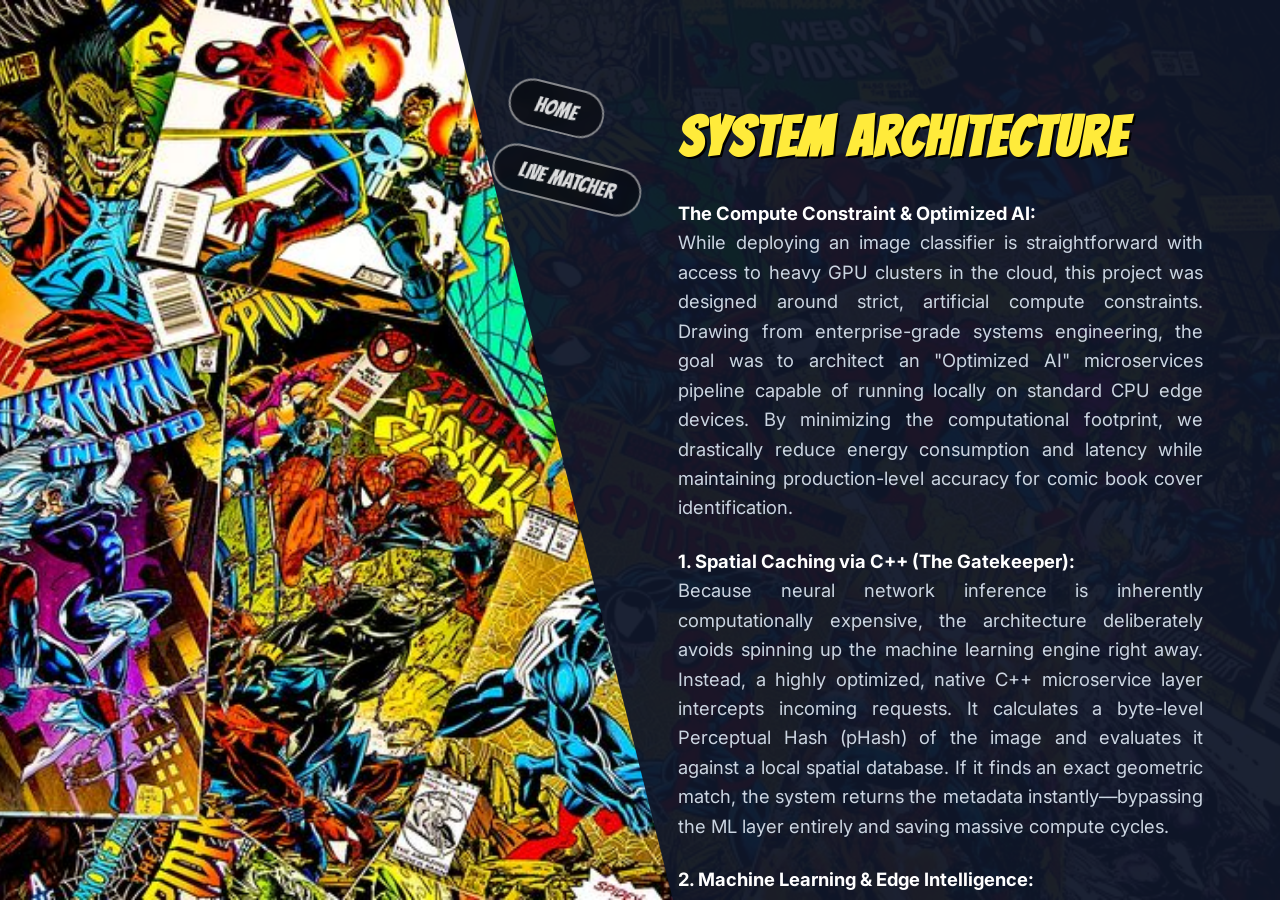
==== commit aad486da: "Updates to the entire codebase." ====
--- a/frontend/about.html
+++ b/frontend/about.html
@@ -12,14 +12,14 @@
 
   <nav class="nav-angled nav-right">
     <a href="index.html">Home</a>
-    <a href="recommender.html">Live Matcher</a>
+    <a href="analyzer.html">Live Matcher</a>
   </nav>
 
   <div class="shader-panel panel-right">
     <div class="content-area">
-      <h1 style="font-size: 2.6rem; text-align: center; margin-bottom: 2.5rem;">SYSTEM ARCHITECTURE</h1>
+      <h1>SYSTEM ARCHITECTURE</h1>
       
-      <p class="architectural-detail">
+      <p class="architectural-detail" style="margin-top: 2rem;">
         <strong>The Compute Constraint & Optimized AI:</strong><br>
         While deploying an image classifier is straightforward with access to heavy GPU clusters in the cloud, this project was designed around strict, artificial compute constraints. Drawing from enterprise-grade systems engineering, the goal was to architect an "Optimized AI" microservices pipeline capable of running locally on standard CPU edge devices. By minimizing the computational footprint, we drastically reduce energy consumption and latency while maintaining production-level accuracy for comic book cover identification.
       </p>
@@ -33,6 +33,14 @@
         <strong>2. Machine Learning & Edge Intelligence:</strong><br>
         When a cache miss occurs, the system triggers the Machine Learning pipeline. The payload is forwarded to a Python FastAPI endpoint running a PyTorch vision model. To strictly maintain optimization, the system utilizes a lightweight <i>MobileNetV3</i> backbone. By aggressively pruning weights and applying INT8 Dynamic Quantization (compressing 32-bit floating-point parameters down to highly efficient 8-bit integers), the model achieves near-instant inference with significantly reduced memory utilization and power draw.
       </p>
+
+      <div class="credits-block" style="margin-top: 3rem; padding-top: 1.5rem; border-top: 1px solid #333;">
+        <h3 style="color: #FFD700; font-size: 1.1em; text-transform: uppercase;">Project Credits</h3>
+        <p style="color: #ccc; font-size: 0.95em; line-height: 1.6;">
+          Special thanks to <strong>Aidan P.</strong> and <strong>Decagon</strong> for their invaluable contributions to dataset engineering, edge-case testing protocols, and frontend web deployment.
+        </p>
+      </div>
+
     </div>
   </div>
 
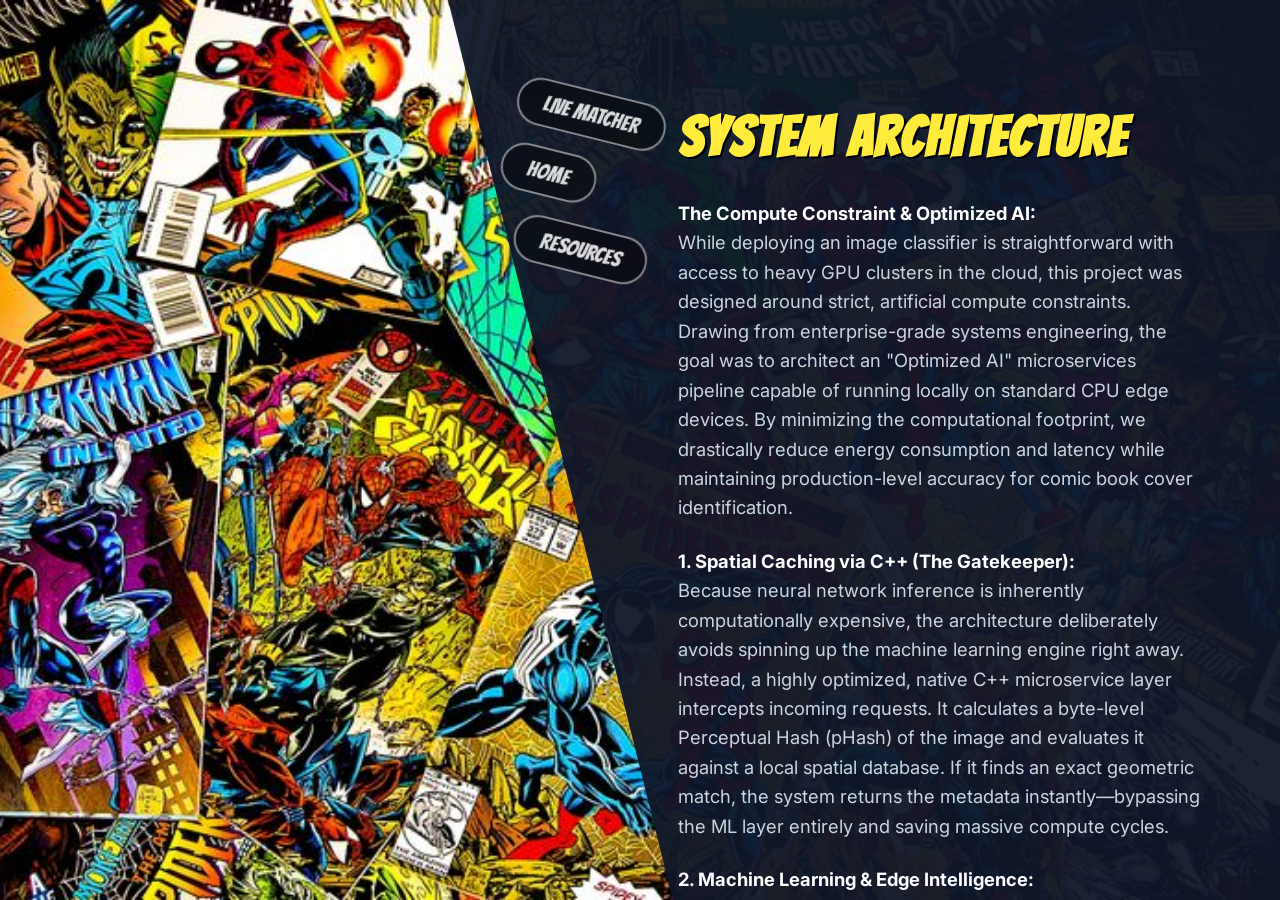
==== commit 8ca13346: "Tweaked all html files and the java folder structure" ====
--- a/frontend/about.html
+++ b/frontend/about.html
@@ -11,8 +11,9 @@
   <div class="subpage-bg"></div>
 
   <nav class="nav-angled nav-right">
+    <a href="analyzer.html">Live Matcher</a>
     <a href="index.html">Home</a>
-    <a href="analyzer.html">Live Matcher</a>
+    <a href="resources.html" class="btn">Resources</a>
   </nav>
 
   <div class="shader-panel panel-right">
--- a/frontend/assets/css/styles.css
+++ b/frontend/assets/css/styles.css
@@ -188,6 +188,10 @@
     align-items: flex-start; 
 }
 
+/* Stagger the 3rd button to physically inch it outwards */
+.nav-left a:nth-child(3) { margin-right: 30px; }
+.nav-right a:nth-child(3) { margin-left: 30px; }
+
 /* ====== INNER CONTENT STYLING ====== */
 .content-area h1 {
     font-size: 3.5rem; 
@@ -201,7 +205,7 @@
     line-height: 1.6;
     color: #cbd5e1;
     max-width: 100%;
-    text-align: justify; 
+    text-align: left; 
 }
 
 .architectural-detail strong {
@@ -215,22 +219,18 @@
     padding: 2rem;
     margin-top: 1.5rem;
     max-width: 450px;
-    
-    /* 1. The Flexbox Centering Magic */
     display: flex;
     flex-direction: column;
     align-items: center;
     justify-content: center;
-    
-    /* 2. Give the box some physical height so it isn't flat */
     min-height: 250px; 
-    gap: 2rem; /* Adds space between the buttons and the preview text */
+    gap: 2rem; 
 }
 
 .scanner-buttons {
     display: flex;
-    gap: 1.5rem; /* Space between the two buttons */
-    flex-wrap: wrap; /* Prevents them from squishing on tiny screens */
+    gap: 1.5rem; 
+    flex-wrap: wrap; 
     justify-content: center;
 }
 
@@ -246,16 +246,16 @@
     border-radius: 5px;
     cursor: pointer;
     transition: all 0.2s;
-}
-
-/* Hides the camera button on desktop/laptops */
+    text-decoration: none;
+}
+
+.upload-btn:hover {
+    background: white;
+    transform: scale(1.05); 
+}
+
 .mobile-camera-only {
     display: none !important; 
-}
-
-.upload-btn:hover {
-    background: white;
-    transform: scale(1.05); /* Slight pop effect on hover */
 }
 
 .preview-text {
@@ -264,43 +264,94 @@
     margin: 0;
 }
 
-.upload-btn:hover {
-    background: white;
+.nav-center {
+    flex-direction: row !important;
+    transform: none !important;
+    top: 4vh !important;
+    left: 0 !important;
+    right: 0 !important;
+    justify-content: center;
+    width: 100%;
+    z-index: 20; /* Ensures nav stays visible above the fullscreen trapezoid */
+}
+
+/* Center Trapezoid Shader Panel */
+.panel-trapezoid {
+    position: fixed;
+    top: 0 !important; /* Anchors to the absolute top of the screen */
+    bottom: 0;
+    left: 0; 
+    transform: none; 
+    width: 100vw; 
+    height: 100vh; /* Stretches the full height of the monitor */
+    background: rgba(10, 10, 10, 0.93);
+    clip-path: polygon(15% 0%, 85% 0%, 100% 100%, 0% 100%);
+    display: flex;
+    align-items: center; /* Perfect vertical centering */
+    justify-content: center; /* Perfect horizontal centering */
+    padding: 0 !important; /* Strip out all padding */
+    z-index: 10;
+    overflow: hidden; /* Lock the background from scrolling */
+}
+
+/* The inner content */
+.panel-trapezoid .content-area {
+    width: 100%;
+    max-width: 75%; /* Slightly narrower so it breathes inside the trapezoid walls */
+    height: auto; 
+    display: flex;
+    flex-direction: column;
+    align-items: center;
+    justify-content: center;
+    margin-top: 5vh; /* Tiny nudge down so it avoids the top navigation */
+    padding: 0;
+    text-align: center;
 }
 
 /* ====== MOBILE OVERRIDE ====== */
 @media (max-width: 500px) {
     .home-title { font-size: 4rem; }
     
-    .shader-panel { 
+    .shader-panel, .panel-trapezoid { 
         width: 100vw; 
+        height: 100vh;
         clip-path: none; 
-        padding: 100px 20px 40px 20px; 
+        padding: 120px 20px 40px 20px !important; 
+        overflow-y: auto !important; 
+        display: block !important; /* Turns off centering on mobile so it can scroll normally */
     }
     
     .nav-angled { 
-        /* Drops the buttons perfectly into the 100px padding gap at the top */
         top: 30px !important; 
-        flex-direction: row; 
+        flex-direction: row !important; 
         justify-content: center; 
+        flex-wrap: wrap;
         width: 100%; 
         left: 0 !important; 
         right: 0 !important; 
         transform: none !important; 
-        z-index: 100 !important; /* Bulletproofs the layering over the shader panel */
+        z-index: 100 !important; 
     }
     
     .nav-left, .nav-right { 
-        /* Only kills the desktop rotation, keeps the fixed position intact */
         transform: none !important; 
     }
-    
-    .content-area { padding: 0; margin: 0; }
+
+    /* Remove the stagger on mobile since they are horizontal */
+    .nav-left a:nth-child(3), .nav-right a:nth-child(3) { margin: 0; }
+    
+    .content-area, .panel-trapezoid .content-area { 
+        padding: 0; 
+        margin: 0; 
+        max-width: 100%;
+        height: auto;
+        display: block; /* Reverts flex layout for mobile */
+        overflow-y: visible; 
+    }
     .content-area h1 { font-size: 2.5rem; }
     .architectural-detail { text-align: left; font-size: 1rem; }
     .home-buttons { flex-direction: column; width: 90%; }
     .btn { width: 100%; text-align: center; box-sizing: border-box; }
     
-    /* Un-hides the camera button on mobile */
     .mobile-camera-only { display: inline-flex !important; }
 }
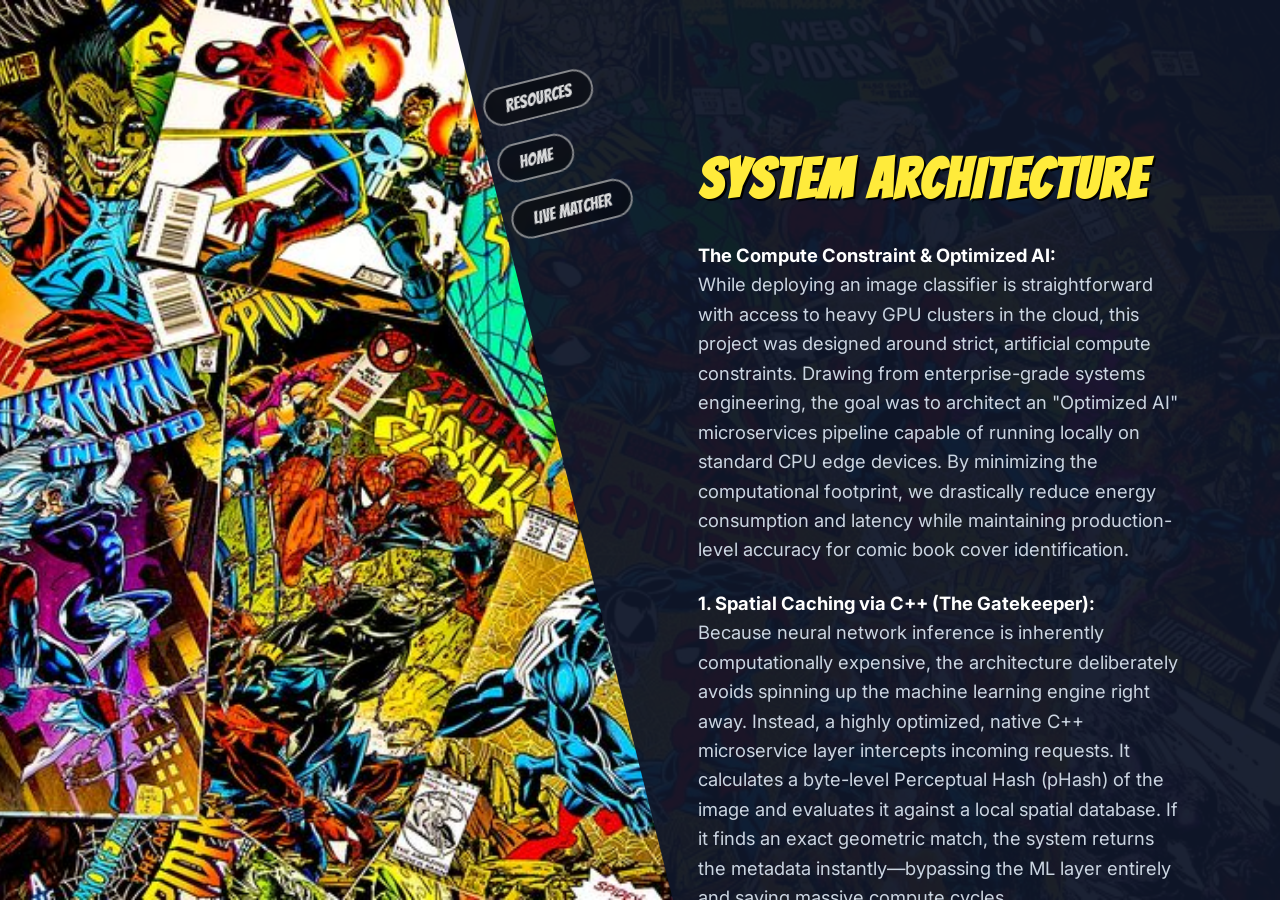
==== commit d0207cdb: "More fixes for frontend and logic" ====
--- a/frontend/about.html
+++ b/frontend/about.html
@@ -11,13 +11,13 @@
   <div class="subpage-bg"></div>
 
   <nav class="nav-angled nav-right">
+    <a href="resources.html">Resources</a>
+    <a href="index.html">Home</a>
     <a href="analyzer.html">Live Matcher</a>
-    <a href="index.html">Home</a>
-    <a href="resources.html" class="btn">Resources</a>
   </nav>
 
   <div class="shader-panel panel-right">
-    <div class="content-area">
+    <div class="content-area" style="margin-top: 150px;">
       <h1>SYSTEM ARCHITECTURE</h1>
       
       <p class="architectural-detail" style="margin-top: 2rem;">
--- a/frontend/assets/css/styles.css
+++ b/frontend/assets/css/styles.css
@@ -8,7 +8,7 @@
     margin: 0;
     padding: 0;
     width: 100%;
-    height: 100%;
+    min-height: 100vh; /* Fixed scroll lock */
     font-family: 'Inter', sans-serif;
     overflow-x: hidden;
     background-color: transparent; 
@@ -42,6 +42,7 @@
     flex-direction: column;
     align-items: center;
     justify-content: center;
+    padding-top: 15vh;
     color: white;
     position: relative;
     z-index: 1;
@@ -97,9 +98,9 @@
 
 /* ====== THE SLIDING SHADER PANELS ====== */
 .shader-panel {
-    position: fixed;
+    position: absolute;
     top: 0;
-    height: 100vh;
+    height: 100%;
     width: 65vw;
     color: white;
     display: flex;
@@ -111,8 +112,10 @@
 }
 
 .content-area {
-    margin-top: 12vh; 
-    padding-bottom: 15vh; 
+    margin-top: 160px; /* Pushes content down below nav */
+    padding-bottom: 50px;
+    padding-left: 20px;
+    padding-right: 20px;
 }
 
 .panel-left {
@@ -155,13 +158,13 @@
     pointer-events: all;
     font-family: "Bangers", sans-serif;
     color: rgba(255, 255, 255, 0.85);
-    font-size: 1.4rem; 
+    font-size: 1.1rem; 
     text-decoration: none;
     transition: all 0.2s ease;
     text-transform: uppercase;
     border: 2px solid rgba(255, 255, 255, 0.5);
     border-radius: 30px;
-    padding: 10px 25px;
+    padding: 8px 20px;
     background: rgba(0, 0, 0, 0.45);
     backdrop-filter: blur(4px);
     white-space: nowrap;
@@ -175,22 +178,20 @@
 }
 
 .nav-left {
-    left: auto !important; 
-    right: 39vw; 
-    transform: rotate(-14deg); 
-    align-items: flex-end; 
+    left: auto !important;
+    right: calc(35vw + 50px);
+    transform-origin: right center;
+    transform: rotate(14deg);
+    align-items: flex-end;
 }
 
 .nav-right {
-    right: auto !important; 
-    left: 39vw; 
-    transform: rotate(14deg); 
-    align-items: flex-start; 
-}
-
-/* Stagger the 3rd button to physically inch it outwards */
-.nav-left a:nth-child(3) { margin-right: 30px; }
-.nav-right a:nth-child(3) { margin-left: 30px; }
+    right: auto !important;
+    left: calc(35vw + 50px);
+    transform-origin: left center;
+    transform: rotate(-14deg);
+    align-items: flex-start;
+}
 
 /* ====== INNER CONTENT STYLING ====== */
 .content-area h1 {
@@ -272,53 +273,53 @@
     right: 0 !important;
     justify-content: center;
     width: 100%;
-    z-index: 20; /* Ensures nav stays visible above the fullscreen trapezoid */
-}
-
-/* Center Trapezoid Shader Panel */
-.panel-trapezoid {
+    z-index: 20; 
+}
+
+/* Center Full Shader Panel (Replacing the Trapezoid) */
+.panel-full {
     position: fixed;
-    top: 0 !important; /* Anchors to the absolute top of the screen */
+    top: 0 !important;
     bottom: 0;
     left: 0; 
     transform: none; 
     width: 100vw; 
-    height: 100vh; /* Stretches the full height of the monitor */
-    background: rgba(10, 10, 10, 0.93);
-    clip-path: polygon(15% 0%, 85% 0%, 100% 100%, 0% 100%);
-    display: flex;
-    align-items: center; /* Perfect vertical centering */
-    justify-content: center; /* Perfect horizontal centering */
-    padding: 0 !important; /* Strip out all padding */
+    height: 100%;
+    background: rgba(15, 23, 42, 0.95);
+    display: flex;
+    align-items: flex-start;
+    justify-content: center;
+    padding: 0 4vw !important; 
     z-index: 10;
-    overflow: hidden; /* Lock the background from scrolling */
-}
-
-/* The inner content */
-.panel-trapezoid .content-area {
-    width: 100%;
-    max-width: 75%; /* Slightly narrower so it breathes inside the trapezoid walls */
-    height: auto; 
+    overflow-y: auto;
+}
+
+.panel-full .content-area {
+    width: 100%;
+    max-width: 1200px; 
     display: flex;
     flex-direction: column;
     align-items: center;
-    justify-content: center;
-    margin-top: 5vh; /* Tiny nudge down so it avoids the top navigation */
-    padding: 0;
+    justify-content: flex-start;
+    margin-top: 140px; 
+    padding-bottom: 10vh;
     text-align: center;
+    overflow: visible;
 }
 
 /* ====== MOBILE OVERRIDE ====== */
 @media (max-width: 500px) {
     .home-title { font-size: 4rem; }
-    
-    .shader-panel, .panel-trapezoid { 
+    .nav-left a:nth-child(1), .nav-right a:nth-child(1),
+    .nav-left a:nth-child(3), .nav-right a:nth-child(3) { position: static !important; }
+    
+    .shader-panel, .panel-full { 
         width: 100vw; 
-        height: 100vh;
+        height: 100% !important; 
         clip-path: none; 
-        padding: 120px 20px 40px 20px !important; 
+        padding: 0px 20px 40px 20px !important; 
         overflow-y: auto !important; 
-        display: block !important; /* Turns off centering on mobile so it can scroll normally */
+        display: block !important; 
     }
     
     .nav-angled { 
@@ -337,17 +338,18 @@
         transform: none !important; 
     }
 
-    /* Remove the stagger on mobile since they are horizontal */
     .nav-left a:nth-child(3), .nav-right a:nth-child(3) { margin: 0; }
     
-    .content-area, .panel-trapezoid .content-area { 
-        padding: 0; 
+    .content-area, .panel-full .content-area { 
         margin: 0; 
+        padding-top: 110px !important; 
+        margin-top: 130px !important;
         max-width: 100%;
         height: auto;
-        display: block; /* Reverts flex layout for mobile */
+        display: block; 
         overflow-y: visible; 
     }
+    
     .content-area h1 { font-size: 2.5rem; }
     .architectural-detail { text-align: left; font-size: 1rem; }
     .home-buttons { flex-direction: column; width: 90%; }
